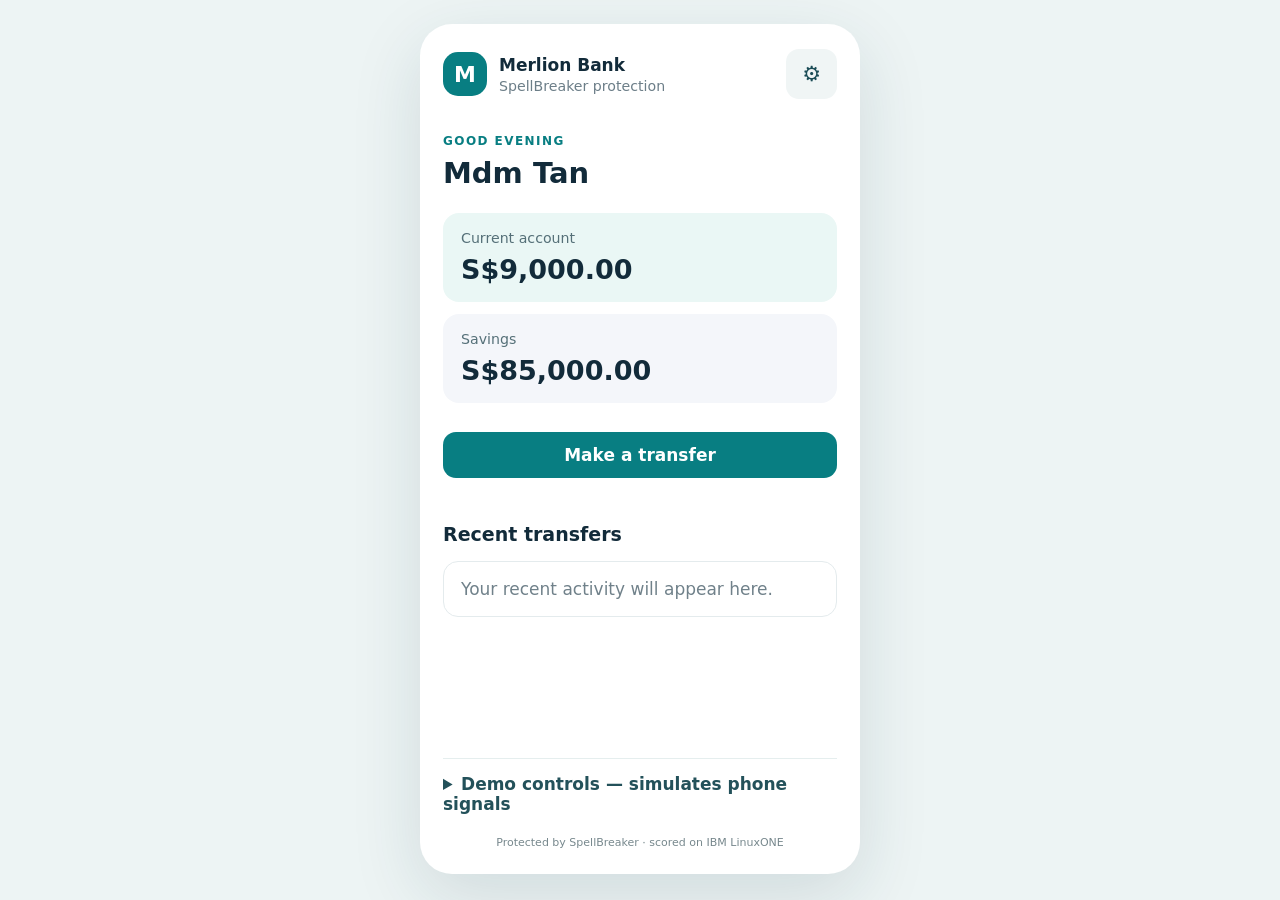
==== web/bank/index.html @ ecd87b65 "service: wire bank demo and decision dashboard" ====
<!doctype html><html><head><meta charset="utf-8"><meta name="viewport" content="width=device-width,initial-scale=1"><title>Merlion Bank · Safe transfers</title><link rel="stylesheet" href="style.css"></head><body><main class="phone"><header><div class="brand"><span class="logo">M</span><div><b>Merlion Bank</b><small>SpellBreaker protection</small></div></div><button id="gear" aria-label="Demo controls">⚙</button></header><section id="home" class="screen"><p class="eyebrow">GOOD EVENING</p><h1 id="greeting">Mdm Tan</h1><div class="balance"><small>Current account</small><strong id="current">S$9,000.00</strong></div><div class="balance secondary"><small>Savings</small><strong id="savings">S$85,000.00</strong></div><button class="primary" id="start">Make a transfer</button><h2>Recent transfers</h2><div id="recent" class="recent">Your recent activity will appear here.</div></section><section id="form" class="screen hidden"><button class="back" id="back">← Back</button><p class="eyebrow">NEW TRANSFER</p><h1>Who are you paying?</h1><label>From<select id="pot"><option value="current">Current account</option><option value="savings">Savings</option></select></label><label>Choose a saved payee or add new<select id="payeeChoice"><option value="new">+ New payee</option><option value="MB-LANDLORD">Landlord</option><option value="MB-DAUGHTER">Daughter</option><option value="MB-SP">SP Group</option><option value="MB-CONTRACTOR">Known contractor</option><option value="MB-FRIEND">Friend</option></select></label><label>Payee name<input id="name" value="Secure Govt Account"></label><label>Account number<input id="account" value="MB-778-201-9931" autocomplete="off"></label><label>Amount (S$)<input id="amount" type="number" min="1" value="20000"></label><button class="primary" id="send">Review transfer</button><p class="fine">SpellBreaker checks unusual transfers before they leave your account.</p></section><section id="result" class="screen hidden"></section><details id="controls"><summary>Demo controls — simulates phone signals</summary><p class="fine">Browsers cannot detect calls. This toggle is a demo signal only.</p><label class="toggle"><input type="checkbox" id="call" checked> On active call</label><label class="toggle"><input type="checkbox" id="link"> Recently opened flagged link</label><label>Customer<select id="customer"><option value="C-TAN">C-TAN · Mdm Tan</option><option value="C-LIM">C-LIM · Mr Lim</option><option value="C-RAJ">C-RAJ · Raj</option></select></label><div class="presets"><button data-preset="S1">Scam: fake ICA officer</button><button data-preset="S2">Rent while on call</button><button data-preset="S3">Contractor payment</button><button data-preset="S4">Investment payment #3</button><button data-preset="S5">Job task payment</button></div><button id="reset" class="quiet">Reset demo</button></details><footer>Protected by SpellBreaker · scored on IBM LinuxONE</footer></main><script src="app.js"></script></body></html>
---- web/bank/style.css ----
:root{font-family:Inter,system-ui,-apple-system,sans-serif;color:#122b3a;background:#edf4f4;font-size:17px}*{box-sizing:border-box}body{margin:0;padding:24px}.phone{max-width:440px;min-height:850px;margin:auto;background:#fff;border-radius:32px;padding:25px 23px;box-shadow:0 22px 70px #163b4922;display:flex;flex-direction:column}header,.brand{display:flex;align-items:center}header{justify-content:space-between;margin-bottom:27px}.brand{gap:12px}.logo{display:grid;place-items:center;width:44px;height:44px;border-radius:15px;background:#087e82;color:#fff;font-weight:800;font-size:22px}.brand small{display:block;color:#6c7e88;margin-top:3px}button{font:inherit;cursor:pointer;border:0;border-radius:13px;padding:13px 16px}#gear{background:#f0f5f5;font-size:21px;color:#1b4c56}.screen{flex:1}.hidden{display:none}.eyebrow{font-size:12px;letter-spacing:.12em;color:#087e82;font-weight:800;margin:8px 0}h1{font-size:29px;margin:8px 0 23px}h2{font-size:19px;margin-top:28px}.balance{background:#eaf7f5;padding:17px 18px;border-radius:16px;margin:12px 0}.balance small,.balance strong{display:block}.balance small{color:#557078}.balance strong{font-size:27px;margin-top:8px}.secondary{background:#f4f6fa}.primary{width:100%;background:#087e82;color:white;font-weight:750;margin:17px 0}.recent{padding:17px;border:1px solid #e4ebed;border-radius:15px;color:#70818a}label{display:block;font-weight:700;margin:16px 0}input,select{display:block;width:100%;padding:14px;margin-top:7px;border:1px solid #cbd8dc;border-radius:12px;font:inherit;color:#183641;background:white}.back,.quiet{background:#f0f5f5;color:#145960}.fine{font-size:13px;line-height:1.5;color:#63767e}.toggle{display:flex;align-items:center;gap:10px}.toggle input{width:auto;margin:0}details{border-top:1px solid #e5eeee;margin-top:18px;padding-top:15px}summary{cursor:pointer;font-weight:750;color:#23515a}.presets{display:grid;grid-template-columns:1fr 1fr;gap:8px}.presets button{font-size:12px;padding:10px;background:#edf6f6;color:#24565a;text-align:left}footer{text-align:center;color:#77888d;font-size:11px;padding-top:22px}.result-card{padding:20px;border-radius:18px;background:#fff3e8;border:1px solid #f2d4b5}.result-card.CRITICAL{background:#fff0ef;border-color:#f2b7b3}.result-card.LOW{background:#e8f7ef;border-color:#b4e1c5}.level{font-weight:850;letter-spacing:.1em}.reason{padding:9px 0;border-bottom:1px solid #e7eded}.actions{display:flex;gap:9px}.actions button{flex:1}.secondary-button{background:#edf2f3}
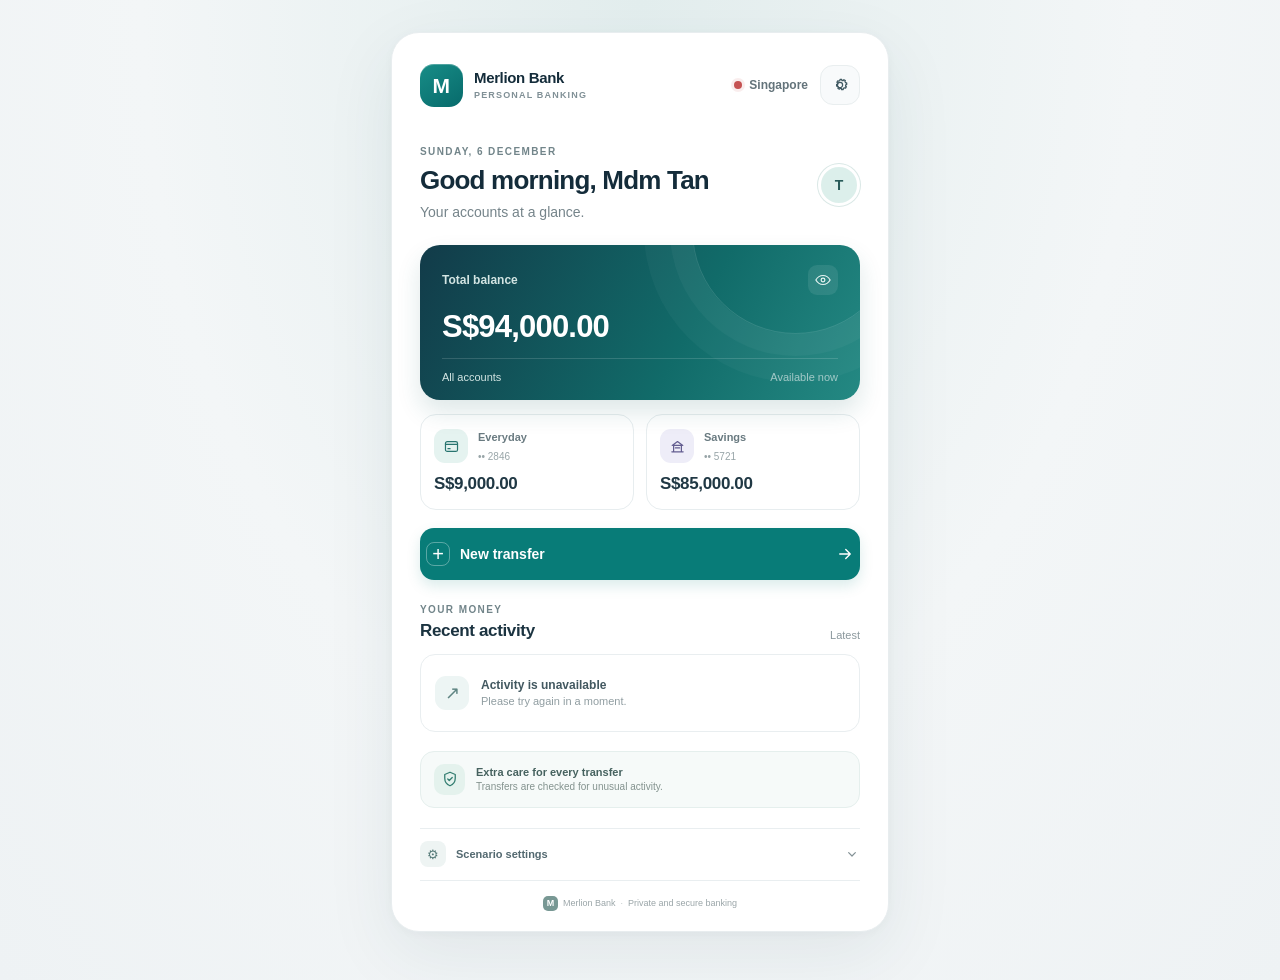
==== commit 82213b36: "polish Singapore banking interface" ====
--- a/web/bank/index.html
+++ b/web/bank/index.html
@@ -1 +1,113 @@
-<!doctype html><html><head><meta charset="utf-8"><meta name="viewport" content="width=device-width,initial-scale=1"><title>Merlion Bank · Safe transfers</title><link rel="stylesheet" href="style.css"></head><body><main class="phone"><header><div class="brand"><span class="logo">M</span><div><b>Merlion Bank</b><small>SpellBreaker protection</small></div></div><button id="gear" aria-label="Demo controls">⚙</button></header><section id="home" class="screen"><p class="eyebrow">GOOD EVENING</p><h1 id="greeting">Mdm Tan</h1><div class="balance"><small>Current account</small><strong id="current">S$9,000.00</strong></div><div class="balance secondary"><small>Savings</small><strong id="savings">S$85,000.00</strong></div><button class="primary" id="start">Make a transfer</button><h2>Recent transfers</h2><div id="recent" class="recent">Your recent activity will appear here.</div></section><section id="form" class="screen hidden"><button class="back" id="back">← Back</button><p class="eyebrow">NEW TRANSFER</p><h1>Who are you paying?</h1><label>From<select id="pot"><option value="current">Current account</option><option value="savings">Savings</option></select></label><label>Choose a saved payee or add new<select id="payeeChoice"><option value="new">+ New payee</option><option value="MB-LANDLORD">Landlord</option><option value="MB-DAUGHTER">Daughter</option><option value="MB-SP">SP Group</option><option value="MB-CONTRACTOR">Known contractor</option><option value="MB-FRIEND">Friend</option></select></label><label>Payee name<input id="name" value="Secure Govt Account"></label><label>Account number<input id="account" value="MB-778-201-9931" autocomplete="off"></label><label>Amount (S$)<input id="amount" type="number" min="1" value="20000"></label><button class="primary" id="send">Review transfer</button><p class="fine">SpellBreaker checks unusual transfers before they leave your account.</p></section><section id="result" class="screen hidden"></section><details id="controls"><summary>Demo controls — simulates phone signals</summary><p class="fine">Browsers cannot detect calls. This toggle is a demo signal only.</p><label class="toggle"><input type="checkbox" id="call" checked> On active call</label><label class="toggle"><input type="checkbox" id="link"> Recently opened flagged link</label><label>Customer<select id="customer"><option value="C-TAN">C-TAN · Mdm Tan</option><option value="C-LIM">C-LIM · Mr Lim</option><option value="C-RAJ">C-RAJ · Raj</option></select></label><div class="presets"><button data-preset="S1">Scam: fake ICA officer</button><button data-preset="S2">Rent while on call</button><button data-preset="S3">Contractor payment</button><button data-preset="S4">Investment payment #3</button><button data-preset="S5">Job task payment</button></div><button id="reset" class="quiet">Reset demo</button></details><footer>Protected by SpellBreaker · scored on IBM LinuxONE</footer></main><script src="app.js"></script></body></html>
+<!doctype html>
+<html lang="en-SG">
+<head>
+  <meta charset="utf-8">
+  <meta name="viewport" content="width=device-width, initial-scale=1">
+  <meta name="theme-color" content="#f1f5f6">
+  <title>Merlion Bank | Secure transfers</title>
+  <link rel="stylesheet" href="style.css?v=20261018-4">
+</head>
+<body>
+  <main class="bank-app" aria-label="Merlion Bank personal banking">
+    <header class="topbar">
+      <a class="brand" href="/bank/" aria-label="Merlion Bank home">
+        <span class="brand-mark" aria-hidden="true"><span>M</span></span>
+        <span class="brand-copy"><strong>Merlion Bank</strong><small>PERSONAL BANKING</small></span>
+      </a>
+      <div class="topbar-right">
+        <span class="region"><span class="region-dot" aria-hidden="true"></span>Singapore</span>
+        <button class="icon-button" id="gear" type="button" aria-label="Scenario settings" title="Scenario settings">
+          <svg viewBox="0 0 24 24" aria-hidden="true"><path d="M12 8.5a3.5 3.5 0 1 0 0 7 3.5 3.5 0 0 0 0-7Z"/><path d="m19.4 13.5 1.1.8-1.1 1.9-1.3-.5a7.8 7.8 0 0 1-1.6.9l-.2 1.4h-2.2l-.3-1.4a7.8 7.8 0 0 1-1.7-.1l-.9 1.1-1.9-1.1.5-1.3a7.8 7.8 0 0 1-.9-1.6l-1.4-.2v-2.2l1.4-.3a7.8 7.8 0 0 1 .1-1.7l-1.1-.9 1.1-1.9 1.3.5a7.8 7.8 0 0 1 1.6-.9l.2-1.4h2.2l.3 1.4a7.8 7.8 0 0 1 1.7.1l.9-1.1 1.9 1.1-.5 1.3a7.8 7.8 0 0 1 .9 1.6l1.4.2v2.2l-1.4.3a7.8 7.8 0 0 1-.1 1.7Z"/></svg>
+        </button>
+      </div>
+    </header>
+
+    <section id="home" class="screen home-screen" aria-labelledby="greeting">
+      <div class="welcome-row">
+        <div>
+          <p class="eyebrow" id="today">SUNDAY, 18 OCTOBER</p>
+          <h1 id="greeting">Good evening, Mdm Tan</h1>
+          <p class="subheading">Your accounts at a glance.</p>
+        </div>
+        <span class="profile-avatar" id="avatar" aria-hidden="true">T</span>
+      </div>
+
+      <section class="total-card" aria-label="Combined account balance">
+        <div class="total-card-top"><span>Total balance</span><button id="toggle-balance" class="balance-toggle" type="button" aria-label="Hide balances" aria-pressed="false"><svg viewBox="0 0 24 24" aria-hidden="true"><path d="M2.5 12s3.4-6 9.5-6 9.5 6 9.5 6-3.4 6-9.5 6-9.5-6-9.5-6Z"/><circle cx="12" cy="12" r="2.5"/></svg></button></div>
+        <strong class="total-value" id="total-balance">S$94,000.00</strong>
+        <div class="total-card-bottom"><span>All accounts</span><span class="balance-asof">Available now</span></div>
+      </section>
+
+      <div class="account-grid">
+        <article class="account-card">
+          <span class="account-icon current-icon" aria-hidden="true"><svg viewBox="0 0 24 24"><rect x="3.5" y="5" width="17" height="14" rx="2.5"/><path d="M3.5 9h17M7 15h3"/></svg></span>
+          <span class="account-name">Everyday</span>
+          <span class="account-number" id="current-number">•• 2846</span>
+          <strong id="current">S$9,000.00</strong>
+        </article>
+        <article class="account-card savings-card">
+          <span class="account-icon savings-icon" aria-hidden="true"><svg viewBox="0 0 24 24"><path d="M4 19.5h16M6.5 19.5v-9h11v9M4.5 10.5 12 5l7.5 5.5M9 14h6"/></svg></span>
+          <span class="account-name">Savings</span>
+          <span class="account-number" id="savings-number">•• 5721</span>
+          <strong id="savings">S$85,000.00</strong>
+        </article>
+      </div>
+
+      <button class="primary-button transfer-start" id="start" type="button"><span class="button-plus" aria-hidden="true">+</span>New transfer <svg viewBox="0 0 24 24" aria-hidden="true"><path d="M5 12h14m-6-6 6 6-6 6"/></svg></button>
+
+      <section class="activity-section" aria-labelledby="activity-title">
+        <div class="section-heading"><div><p class="eyebrow">YOUR MONEY</p><h2 id="activity-title">Recent activity</h2></div><span class="activity-period">Latest</span></div>
+        <div id="recent" class="activity-list" aria-live="polite"><div class="empty-state"><span class="empty-icon" aria-hidden="true">↗</span><div><strong>No recent transfers</strong><p>Payments you review will appear here.</p></div></div></div>
+      </section>
+
+      <aside class="protection-note"><span class="shield-icon" aria-hidden="true"><svg viewBox="0 0 24 24"><path d="M12 3 19 6v5c0 4.7-2.9 8.3-7 10-4.1-1.7-7-5.3-7-10V6l7-3Z"/><path d="m9 12 2 2 4-4"/></svg></span><span><strong>Extra care for every transfer</strong><small>Transfers are checked for unusual activity.</small></span></aside>
+    </section>
+
+    <section id="form" class="screen form-screen hidden" aria-labelledby="form-title">
+      <button class="back-button" id="back" type="button"><svg viewBox="0 0 24 24" aria-hidden="true"><path d="m15 18-6-6 6-6"/></svg><span>Accounts</span></button>
+      <div class="form-intro"><p class="eyebrow">NEW TRANSFER <span class="step-label">· DETAILS</span></p><h1 id="form-title">Where should it go?</h1><p class="subheading">Enter the recipient and payment amount.</p></div>
+      <form id="transfer-form" novalidate>
+        <label class="field-label" for="pot">Pay from</label>
+        <div class="select-wrap"><select id="pot"><option value="current">Everyday account · •• 2846</option><option value="savings">Savings account · •• 5721</option></select><span class="select-chevron" aria-hidden="true">⌄</span></div>
+
+        <div class="field-heading"><label class="field-label" for="payeeChoice">Recipient</label><span class="field-caption">Singapore</span></div>
+        <div class="select-wrap"><select id="payeeChoice"><option value="new">Add a new recipient</option><option value="MB-LANDLORD">Landlord</option><option value="MB-DAUGHTER">Daughter</option><option value="MB-SP">SP Group</option><option value="MB-CONTRACTOR">Known contractor</option><option value="MB-FRIEND">Friend</option></select><span class="select-chevron" aria-hidden="true">⌄</span></div>
+        <label class="field-label" for="name">Recipient name</label>
+        <input id="name" name="recipient-name" placeholder="Name as shown on account" autocomplete="off" required>
+        <label class="field-label" for="account">Bank account number</label>
+        <input id="account" name="account-number" placeholder="Enter account number" autocomplete="off" inputmode="text" required>
+        <label class="field-label" for="amount">Amount</label>
+        <div class="amount-wrap"><span aria-hidden="true">S$</span><input id="amount" name="amount" type="number" min="1" max="1000000" step="0.01" placeholder="0.00" inputmode="decimal" required></div>
+        <p class="field-hint">Check the recipient details before continuing.</p>
+        <p id="form-error" class="form-error" role="alert" hidden></p>
+        <button class="primary-button review-button" id="send" type="submit">Review transfer <svg viewBox="0 0 24 24" aria-hidden="true"><path d="M5 12h14m-6-6 6 6-6 6"/></svg></button>
+      </form>
+      <aside class="privacy-note"><span class="lock-icon" aria-hidden="true">▣</span><span>Your account details are checked securely before the transfer proceeds.</span></aside>
+    </section>
+
+    <section id="result" class="screen result-screen hidden" aria-live="polite"></section>
+
+    <details id="controls" class="scenario-settings">
+      <summary><span class="settings-summary-icon" aria-hidden="true">⚙</span><span>Scenario settings</span><svg class="summary-chevron" viewBox="0 0 24 24" aria-hidden="true"><path d="m7 10 5 5 5-5"/></svg></summary>
+      <div class="settings-content">
+        <p class="settings-description">Adjust the account profile and signals to explore different transfer journeys. Call status is a supplied signal; this interface cannot detect phone calls.</p>
+        <label class="settings-toggle"><span><strong>Caller reports an active call</strong><small>Supplied with this transfer</small></span><input type="checkbox" id="call"><i aria-hidden="true"></i></label>
+        <label class="settings-toggle"><span><strong>Recently opened a flagged link</strong><small>Threat-intelligence signal</small></span><input type="checkbox" id="link"><i aria-hidden="true"></i></label>
+        <label class="field-label" for="customer">Account profile</label>
+        <div class="select-wrap"><select id="customer"><option value="C-TAN">Mdm Tan · Everyday account</option><option value="C-LIM">Mr Lim · Everyday account</option><option value="C-RAJ">Raj · Everyday account</option></select><span class="select-chevron" aria-hidden="true">⌄</span></div>
+        <div class="preset-heading"><span>Load a scenario</span><span>5 available</span></div>
+        <div class="presets">
+          <button type="button" data-preset="S1"><span class="preset-icon danger">!</span><span>Government impersonation</span><svg viewBox="0 0 24 24" aria-hidden="true"><path d="m9 18 6-6-6-6"/></svg></button>
+          <button type="button" data-preset="S2"><span class="preset-icon safe">↗</span><span>Rent payment</span><svg viewBox="0 0 24 24" aria-hidden="true"><path d="m9 18 6-6-6-6"/></svg></button>
+          <button type="button" data-preset="S3"><span class="preset-icon neutral">↗</span><span>Contractor invoice</span><svg viewBox="0 0 24 24" aria-hidden="true"><path d="m9 18 6-6-6-6"/></svg></button>
+          <button type="button" data-preset="S4"><span class="preset-icon warning">↗</span><span>Investment opportunity</span><svg viewBox="0 0 24 24" aria-hidden="true"><path d="m9 18 6-6-6-6"/></svg></button>
+          <button type="button" data-preset="S5"><span class="preset-icon warning">↗</span><span>Task-based job offer</span><svg viewBox="0 0 24 24" aria-hidden="true"><path d="m9 18 6-6-6-6"/></svg></button>
+        </div>
+        <button id="reset" type="button" class="reset-button">Reset activity</button>
+      </div>
+    </details>
+    <footer class="app-footer"><span class="footer-mark">M</span> Merlion Bank <span class="footer-separator">·</span> Private and secure banking</footer>
+  </main>
+  <script src="app.js?v=20261018-4"></script>
+</body>
+</html>
--- a/web/bank/style.css
+++ b/web/bank/style.css
@@ -1 +1,206 @@
-:root{font-family:Inter,system-ui,-apple-system,sans-serif;color:#122b3a;background:#edf4f4;font-size:17px}*{box-sizing:border-box}body{margin:0;padding:24px}.phone{max-width:440px;min-height:850px;margin:auto;background:#fff;border-radius:32px;padding:25px 23px;box-shadow:0 22px 70px #163b4922;display:flex;flex-direction:column}header,.brand{display:flex;align-items:center}header{justify-content:space-between;margin-bottom:27px}.brand{gap:12px}.logo{display:grid;place-items:center;width:44px;height:44px;border-radius:15px;background:#087e82;color:#fff;font-weight:800;font-size:22px}.brand small{display:block;color:#6c7e88;margin-top:3px}button{font:inherit;cursor:pointer;border:0;border-radius:13px;padding:13px 16px}#gear{background:#f0f5f5;font-size:21px;color:#1b4c56}.screen{flex:1}.hidden{display:none}.eyebrow{font-size:12px;letter-spacing:.12em;color:#087e82;font-weight:800;margin:8px 0}h1{font-size:29px;margin:8px 0 23px}h2{font-size:19px;margin-top:28px}.balance{background:#eaf7f5;padding:17px 18px;border-radius:16px;margin:12px 0}.balance small,.balance strong{display:block}.balance small{color:#557078}.balance strong{font-size:27px;margin-top:8px}.secondary{background:#f4f6fa}.primary{width:100%;background:#087e82;color:white;font-weight:750;margin:17px 0}.recent{padding:17px;border:1px solid #e4ebed;border-radius:15px;color:#70818a}label{display:block;font-weight:700;margin:16px 0}input,select{display:block;width:100%;padding:14px;margin-top:7px;border:1px solid #cbd8dc;border-radius:12px;font:inherit;color:#183641;background:white}.back,.quiet{background:#f0f5f5;color:#145960}.fine{font-size:13px;line-height:1.5;color:#63767e}.toggle{display:flex;align-items:center;gap:10px}.toggle input{width:auto;margin:0}details{border-top:1px solid #e5eeee;margin-top:18px;padding-top:15px}summary{cursor:pointer;font-weight:750;color:#23515a}.presets{display:grid;grid-template-columns:1fr 1fr;gap:8px}.presets button{font-size:12px;padding:10px;background:#edf6f6;color:#24565a;text-align:left}footer{text-align:center;color:#77888d;font-size:11px;padding-top:22px}.result-card{padding:20px;border-radius:18px;background:#fff3e8;border:1px solid #f2d4b5}.result-card.CRITICAL{background:#fff0ef;border-color:#f2b7b3}.result-card.LOW{background:#e8f7ef;border-color:#b4e1c5}.level{font-weight:850;letter-spacing:.1em}.reason{padding:9px 0;border-bottom:1px solid #e7eded}.actions{display:flex;gap:9px}.actions button{flex:1}.secondary-button{background:#edf2f3}
+:root {
+  color-scheme: light;
+  font-family: "DM Sans", Inter, -apple-system, BlinkMacSystemFont, "Segoe UI", sans-serif;
+  color: #142c3a;
+  background: #eef3f4;
+  font-size: 16px;
+  font-synthesis: none;
+  text-rendering: optimizeLegibility;
+  --ink: #142c3a;
+  --muted: #73828a;
+  --teal: #087c78;
+  --teal-dark: #076c69;
+  --line: #e6ecee;
+  --paper: #ffffff;
+}
+
+* { box-sizing: border-box; }
+body { margin: 0; padding: 32px 16px 48px; background: radial-gradient(ellipse at top, #e3eeee 0, #f3f6f7 55%, #eef2f4 100%); }
+button, input, select { font: inherit; }
+button { cursor: pointer; }
+button:focus-visible, a:focus-visible, input:focus-visible, select:focus-visible, summary:focus-visible { outline: 3px solid #52aaa4; outline-offset: 3px; }
+.bank-app { width: min(100%, 498px); min-height: min(920px, calc(100vh - 64px)); margin: 0 auto; padding: 25px 28px 20px; border: 1px solid #e8edef; border-radius: 28px; background: var(--paper); box-shadow: 0 22px 70px #193b4b14, 0 2px 10px #193b4b08; display: flex; flex-direction: column; }
+.topbar { min-height: 54px; display: flex; justify-content: space-between; align-items: center; gap: 12px; margin-bottom: 34px; }
+.brand { color: inherit; display: inline-flex; align-items: center; gap: 11px; text-decoration: none; }
+.brand-mark { width: 43px; height: 43px; display: grid; place-items: center; border-radius: 14px; color: #fff; background: linear-gradient(145deg, #188d87, #076a6b); box-shadow: inset 0 1px 0 #ffffff40; }
+.brand-mark span { font: 800 21px/1 "Manrope", sans-serif; letter-spacing: -.08em; transform: translateX(-1px); }
+.brand-copy { display: grid; gap: 3px; }
+.brand-copy strong { font: 800 15px/1.1 "Manrope", sans-serif; letter-spacing: -.35px; }
+.brand-copy small { color: #809096; font-size: 9px; font-weight: 700; letter-spacing: .13em; }
+.topbar-right { display: flex; align-items: center; gap: 12px; }
+.region { display: inline-flex; align-items: center; gap: 7px; color: #63737a; font-size: 12px; font-weight: 600; white-space: nowrap; }
+.region-dot { width: 8px; height: 8px; border-radius: 50%; background: #c55252; box-shadow: 0 0 0 3px #c552521a; }
+.icon-button { width: 40px; height: 40px; display: grid; place-items: center; padding: 0; border: 1px solid #e9eeef; border-radius: 13px; color: #405962; background: #f8fafb; transition: background .18s ease, border-color .18s ease; }
+.icon-button:hover { background: #edf5f4; border-color: #cfe2df; }
+.icon-button svg { width: 18px; fill: none; stroke: currentColor; stroke-width: 1.7; stroke-linecap: round; stroke-linejoin: round; }
+.screen { flex: 1; }
+.hidden { display: none !important; }
+.welcome-row { display: flex; justify-content: space-between; align-items: center; gap: 12px; margin-bottom: 22px; }
+.eyebrow { margin: 0 0 8px; color: #72858a; font-size: 10px; font-weight: 800; letter-spacing: .14em; }
+h1, h2, p { margin-top: 0; }
+h1 { margin-bottom: 6px; color: var(--ink); font: 800 26px/1.2 "Manrope", sans-serif; letter-spacing: -.8px; }
+.subheading { margin: 0; color: #75848a; font-size: 14px; line-height: 1.5; }
+.profile-avatar { width: 42px; height: 42px; display: grid; place-items: center; flex: 0 0 auto; border: 3px solid #fff; border-radius: 50%; color: #285b59; background: #dcefeb; box-shadow: 0 0 0 1px #dae8e6; font: 800 14px "Manrope", sans-serif; }
+.total-card { position: relative; overflow: hidden; min-height: 155px; display: flex; flex-direction: column; justify-content: space-between; padding: 20px 22px 17px; border-radius: 20px; color: #fff; background: linear-gradient(118deg, #123b49 0%, #116b69 60%, #248983 100%); box-shadow: 0 12px 24px #155d5c24; }
+.total-card::after { content: ""; position: absolute; width: 205px; height: 205px; top: -118px; right: -39px; border: 1px solid #ffffff20; border-radius: 50%; box-shadow: 0 0 0 22px #ffffff09, 0 0 0 48px #ffffff08; pointer-events: none; }
+.total-card-top, .total-card-bottom { position: relative; z-index: 1; display: flex; align-items: center; justify-content: space-between; }
+.total-card-top > span { color: #d3e5e3; font-size: 12px; font-weight: 600; }
+.balance-toggle { display: grid; place-items: center; width: 30px; height: 30px; padding: 0; border: 0; border-radius: 9px; color: #e5f3f1; background: #ffffff16; }
+.balance-toggle:hover { background: #ffffff2a; }
+.balance-toggle svg { width: 18px; fill: none; stroke: currentColor; stroke-width: 1.6; stroke-linecap: round; stroke-linejoin: round; }
+.total-value { position: relative; z-index: 1; font: 700 31px/1.2 "Manrope", sans-serif; letter-spacing: -.8px; }
+.total-card-bottom { padding-top: 12px; border-top: 1px solid #ffffff25; color: #d3e5e3; font-size: 11px; }
+.balance-asof { color: #d3e5e3b8; }
+.account-grid { display: grid; grid-template-columns: 1fr 1fr; gap: 12px; margin-top: 14px; }
+.account-card { min-width: 0; display: grid; grid-template-columns: 35px 1fr; grid-template-rows: auto auto auto; align-items: center; column-gap: 9px; row-gap: 5px; padding: 14px 13px 15px; border: 1px solid #e7edef; border-radius: 16px; background: #fff; }
+.account-icon { grid-row: 1 / span 2; width: 34px; height: 34px; display: grid; place-items: center; border-radius: 11px; }
+.account-icon svg { width: 17px; fill: none; stroke: currentColor; stroke-width: 1.7; stroke-linecap: round; stroke-linejoin: round; }
+.current-icon { color: #28746f; background: #e5f3f0; }
+.savings-icon { color: #635d90; background: #eeedf8; }
+.account-name { overflow: hidden; color: #697a80; font-size: 11px; font-weight: 600; text-overflow: ellipsis; white-space: nowrap; }
+.account-number { grid-column: 2; grid-row: 2; color: #98a5a8; font-size: 10px; }
+.account-card > strong { grid-column: 1 / -1; margin-top: 5px; color: #203844; font: 700 17px/1.25 "Manrope", sans-serif; letter-spacing: -.35px; white-space: nowrap; }
+.primary-button { min-height: 52px; display: flex; align-items: center; justify-content: center; gap: 10px; border: 0; border-radius: 14px; color: #fff; background: var(--teal); box-shadow: 0 6px 14px #087c7825; font-size: 14px; font-weight: 700; transition: background .15s ease, transform .15s ease, box-shadow .15s ease; }
+.primary-button:hover { background: var(--teal-dark); box-shadow: 0 8px 18px #087c7833; transform: translateY(-1px); }
+.primary-button:disabled { cursor: progress; opacity: .72; transform: none; }
+.transfer-start { width: 100%; margin: 18px 0 24px; }
+.transfer-start > svg, .review-button > svg { width: 18px; margin-left: auto; fill: none; stroke: currentColor; stroke-width: 1.8; stroke-linecap: round; stroke-linejoin: round; }
+.button-plus { width: 24px; height: 24px; display: grid; place-items: center; border: 1px solid #ffffff55; border-radius: 8px; font-size: 20px; font-weight: 400; line-height: 1; }
+.activity-section { margin-top: 3px; }
+.section-heading { display: flex; align-items: end; justify-content: space-between; margin-bottom: 11px; }
+.section-heading .eyebrow { margin-bottom: 5px; }
+h2 { margin: 0; color: #1b3340; font: 750 17px/1.3 "Manrope", sans-serif; letter-spacing: -.35px; }
+.activity-period { padding-bottom: 2px; color: #8b989d; font-size: 11px; }
+.activity-list { min-height: 76px; overflow: hidden; border: 1px solid #e9eef0; border-radius: 15px; }
+.empty-state { min-height: 76px; display: flex; align-items: center; gap: 12px; padding: 14px; }
+.empty-icon { width: 34px; height: 34px; display: grid; place-items: center; flex: 0 0 auto; border-radius: 11px; color: #5f8583; background: #edf5f4; font-size: 18px; }
+.empty-state strong { display: block; color: #425860; font-size: 12px; }
+.empty-state p { margin: 3px 0 0; color: #909da1; font-size: 11px; }
+.activity-item { min-height: 68px; display: grid; grid-template-columns: 36px minmax(0, 1fr) auto; align-items: center; gap: 10px; padding: 11px 13px; border-bottom: 1px solid #edf1f2; }
+.activity-item:last-child { border-bottom: 0; }
+.activity-icon { width: 34px; height: 34px; display: grid; place-items: center; border-radius: 11px; color: #557572; background: #eef5f3; }
+.activity-details { min-width: 0; }
+.activity-details strong { display: block; overflow: hidden; color: #304952; font-size: 12px; text-overflow: ellipsis; white-space: nowrap; }
+.activity-details small { display: block; margin-top: 3px; color: #8a989c; font-size: 10px; }
+.activity-amount { text-align: right; }
+.activity-amount strong { display: block; color: #334b53; font-size: 12px; font-weight: 700; white-space: nowrap; }
+.activity-amount small { display: block; margin-top: 3px; color: #8a989c; font-size: 10px; text-transform: capitalize; }
+.protection-note { display: flex; align-items: center; gap: 11px; margin-top: 19px; padding: 12px 13px; border: 1px solid #e5efed; border-radius: 14px; background: #f6faf9; }
+.shield-icon { width: 31px; height: 31px; display: grid; place-items: center; flex: 0 0 auto; border-radius: 10px; color: #327d70; background: #e4f2ed; }
+.shield-icon svg { width: 18px; fill: none; stroke: currentColor; stroke-width: 1.7; stroke-linecap: round; stroke-linejoin: round; }
+.protection-note strong, .protection-note small { display: block; }
+.protection-note strong { color: #46625f; font-size: 11px; }
+.protection-note small { margin-top: 3px; color: #84938f; font-size: 10px; }
+
+.form-screen { padding-top: 0; }
+.back-button { display: inline-flex; align-items: center; gap: 5px; margin: 0 0 26px -8px; padding: 7px 8px; border: 0; color: #4e676e; background: transparent; font-size: 12px; font-weight: 600; }
+.back-button:hover { color: var(--teal); }
+.back-button svg { width: 17px; fill: none; stroke: currentColor; stroke-width: 2; stroke-linecap: round; stroke-linejoin: round; }
+.form-intro { margin-bottom: 24px; }
+.form-intro h1 { margin-bottom: 7px; }
+.step-label { color: #99a5a8; font-weight: 600; }
+.field-label { display: block; margin: 17px 0 7px; color: #364d56; font-size: 12px; font-weight: 700; }
+.field-heading { display: flex; align-items: center; justify-content: space-between; margin-top: 15px; }
+.field-heading .field-label { margin-top: 0; }
+.field-caption { padding-bottom: 7px; color: #89979b; font-size: 10px; }
+input, select { width: 100%; min-height: 48px; padding: 12px 14px; border: 1px solid #dce5e7; border-radius: 12px; color: #263f48; background: #fff; font-size: 13px; transition: border-color .15s ease, box-shadow .15s ease; }
+input::placeholder { color: #a1adb0; }
+input:focus, select:focus { border-color: #57a39c; outline: 0; box-shadow: 0 0 0 3px #4fa49a1a; }
+input[readonly] { color: #60747a; background: #f7f9fa; }
+.select-wrap { position: relative; }
+.select-wrap select { appearance: none; padding-right: 40px; }
+.select-chevron { position: absolute; top: 50%; right: 16px; color: #77888d; font-size: 18px; pointer-events: none; transform: translateY(-56%); }
+.amount-wrap { position: relative; }
+.amount-wrap > span { position: absolute; z-index: 1; top: 50%; left: 14px; color: #566d74; font-size: 13px; font-weight: 700; transform: translateY(-50%); }
+.amount-wrap input { padding-left: 47px; font-size: 15px; font-weight: 650; }
+.field-hint { margin: 8px 0 0; color: #89969a; font-size: 10px; }
+.form-error { margin: 11px 0 0; color: #a23432; font-size: 12px; line-height: 1.45; }
+.review-button { width: 100%; margin-top: 22px; padding: 0 17px; }
+.privacy-note { display: flex; align-items: flex-start; gap: 8px; margin-top: 17px; padding: 12px; border-radius: 12px; color: #748489; background: #f6f8f9; font-size: 10px; line-height: 1.5; }
+.lock-icon { color: #56807a; font-size: 13px; }
+
+.result-screen { display: flex; align-items: flex-start; }
+.result-card { width: 100%; padding: 22px; border: 1px solid #e8e1d8; border-radius: 19px; background: #fffaf3; }
+.result-card.LOW { border-color: #d3e8da; background: #f5faf6; }
+.result-card.MEDIUM { border-color: #f0dfb9; background: #fffbf1; }
+.result-card.HIGH { border-color: #f0d4a8; background: #fff9ef; }
+.result-card.CRITICAL { border-color: #edc9c5; background: #fff6f4; }
+.result-status { display: inline-flex; align-items: center; gap: 7px; margin: 0 0 15px; padding: 7px 10px; border-radius: 8px; color: #53696b; background: #eaf0ef; font-size: 9px; font-weight: 800; letter-spacing: .1em; }
+.LOW .result-status { color: #34735d; background: #e4f3e9; }
+.MEDIUM .result-status, .HIGH .result-status { color: #8b6824; background: #f9efd9; }
+.CRITICAL .result-status { color: #a0403c; background: #fae6e3; }
+.result-card h1 { margin: 0 0 10px; font-size: 23px; line-height: 1.3; }
+.result-description { margin: 0; color: #5e7075; font-size: 13px; line-height: 1.6; }
+.transfer-summary { display: flex; align-items: center; justify-content: space-between; gap: 14px; margin: 19px 0; padding: 14px 0; border-top: 1px solid #e7e5df; border-bottom: 1px solid #e7e5df; }
+.transfer-summary span, .transfer-summary strong { display: block; }
+.transfer-summary small { display: block; margin-bottom: 4px; color: #849196; font-size: 10px; }
+.transfer-summary strong { max-width: 235px; overflow: hidden; color: #354d55; font-size: 12px; text-overflow: ellipsis; white-space: nowrap; }
+.transfer-summary .summary-amount { color: #1c343d; font: 750 16px "Manrope", sans-serif; white-space: nowrap; }
+.result-question { margin: 0 0 15px; color: #425961; font-size: 12px; font-weight: 600; line-height: 1.55; }
+.result-reasons { margin: 15px 0; border-top: 1px solid #e8e5df; border-bottom: 1px solid #e8e5df; }
+.result-reasons summary { padding: 13px 0; color: #486168; cursor: pointer; font-size: 11px; font-weight: 700; list-style-position: inside; }
+.reason { padding: 8px 0; border-top: 1px solid #ece9e3; color: #65767a; font-size: 11px; line-height: 1.45; }
+.hold-timer { margin: 17px 0; color: #8b6424; font: 700 29px "Manrope", sans-serif; letter-spacing: 1px; }
+.trusted-contact { margin: 10px 0; padding: 11px 12px; border-radius: 11px; color: #765d31; background: #f9f0df; font-size: 11px; line-height: 1.5; }
+.stop-guidance { margin: 14px 0 0; color: #718087; font-size: 10px; line-height: 1.5; }
+.result-actions { display: grid; gap: 9px; margin-top: 18px; }
+.result-actions button { min-height: 47px; padding: 11px 14px; border: 1px solid #d7e2e3; border-radius: 12px; color: #2f4c55; background: #fff; font-size: 12px; font-weight: 700; }
+.result-actions button:hover { border-color: #94bbb7; background: #f7fbfa; }
+.result-actions .continue-button { color: #fff; border-color: var(--teal); background: var(--teal); }
+.result-actions .continue-button:hover { background: var(--teal-dark); }
+.result-actions .done-button { color: #fff; border-color: var(--teal); background: var(--teal); }
+
+.scenario-settings { margin-top: 20px; border-top: 1px solid #e9eef0; border-bottom: 1px solid #e9eef0; }
+.scenario-settings > summary { min-height: 51px; display: flex; align-items: center; gap: 10px; color: #536970; cursor: pointer; font-size: 11px; font-weight: 700; list-style: none; }
+.scenario-settings > summary::-webkit-details-marker { display: none; }
+.settings-summary-icon { width: 26px; height: 26px; display: grid; place-items: center; border-radius: 8px; color: #557a78; background: #eef4f3; font-size: 13px; }
+.summary-chevron { width: 16px; margin-left: auto; fill: none; stroke: #839195; stroke-width: 1.8; stroke-linecap: round; stroke-linejoin: round; transition: transform .18s ease; }
+.scenario-settings[open] .summary-chevron { transform: rotate(180deg); }
+.settings-content { padding: 1px 0 16px; }
+.settings-description { margin: 0 0 13px; color: #879498; font-size: 10px; line-height: 1.5; }
+.settings-toggle { min-height: 48px; display: flex; align-items: center; justify-content: space-between; gap: 12px; margin: 0; padding: 9px 0; border-top: 1px solid #eff2f3; cursor: pointer; }
+.settings-toggle strong, .settings-toggle small { display: block; }
+.settings-toggle strong { color: #4c6269; font-size: 10px; }
+.settings-toggle small { margin-top: 3px; color: #95a1a4; font-size: 9px; }
+.settings-toggle input { position: absolute; width: 1px; height: 1px; opacity: 0; }
+.settings-toggle i { position: relative; width: 35px; height: 20px; flex: 0 0 auto; border-radius: 12px; background: #d8e0e1; transition: background .15s ease; }
+.settings-toggle i::after { content: ""; position: absolute; top: 3px; left: 3px; width: 14px; height: 14px; border-radius: 50%; background: #fff; box-shadow: 0 1px 3px #122b3a2b; transition: transform .15s ease; }
+.settings-toggle input:checked + i { background: #25857e; }
+.settings-toggle input:checked + i::after { transform: translateX(15px); }
+.settings-toggle input:focus-visible + i { outline: 3px solid #52aaa4; outline-offset: 3px; }
+.scenario-settings .field-label { margin-top: 12px; }
+.preset-heading { display: flex; justify-content: space-between; margin: 17px 0 7px; color: #51676d; font-size: 10px; font-weight: 700; }
+.preset-heading span:last-child { color: #97a2a5; font-size: 9px; font-weight: 500; }
+.presets { display: grid; gap: 5px; }
+.presets button { min-height: 39px; display: grid; grid-template-columns: 25px minmax(0, 1fr) 15px; align-items: center; gap: 8px; padding: 5px 8px; border: 1px solid transparent; border-radius: 10px; color: #52686e; background: #fafcfc; text-align: left; font-size: 10px; font-weight: 600; }
+.presets button:hover { border-color: #dce9e7; background: #f4f9f8; }
+.presets button > svg { width: 13px; fill: none; stroke: #9aa7a9; stroke-width: 1.8; stroke-linecap: round; stroke-linejoin: round; }
+.preset-icon { width: 23px; height: 23px; display: grid; place-items: center; border-radius: 7px; font-size: 11px; font-weight: 800; }
+.preset-icon.danger { color: #a94a43; background: #f9e8e5; }
+.preset-icon.safe { color: #3f806a; background: #e9f4eb; }
+.preset-icon.neutral { color: #647c81; background: #edf2f3; }
+.preset-icon.warning { color: #9a762b; background: #f8f0dc; }
+.reset-button { margin-top: 12px; padding: 7px 0; border: 0; color: #8a6762; background: transparent; font-size: 10px; font-weight: 700; }
+.reset-button:hover { color: #a3413b; }
+.app-footer { display: flex; justify-content: center; align-items: center; gap: 5px; padding-top: 15px; color: #9aa5a8; font-size: 9px; }
+.footer-mark { display: grid; place-items: center; width: 15px; height: 15px; border-radius: 5px; color: #fff; background: #789894; font: 700 9px "Manrope", sans-serif; }
+.footer-separator { color: #c1c9ca; }
+
+@media (max-width: 480px) {
+  body { padding: 0; background: #fff; }
+  .bank-app { min-height: 100svh; width: 100%; padding: 18px 20px max(18px, env(safe-area-inset-bottom)); border: 0; border-radius: 0; box-shadow: none; }
+  .topbar { margin-bottom: 27px; }
+  h1 { font-size: 24px; }
+  .total-card { min-height: 148px; }
+  .account-grid { gap: 9px; }
+  .account-card { padding: 12px 10px 13px; grid-template-columns: 31px 1fr; column-gap: 7px; }
+  .account-icon { width: 30px; height: 30px; }
+  .account-card > strong { font-size: 15px; }
+}
+@media (max-width: 360px) {
+  .bank-app { padding-right: 15px; padding-left: 15px; }
+  .region { font-size: 10px; }
+  .account-name { font-size: 10px; }
+  .account-card > strong { font-size: 14px; }
+}
+@media (prefers-reduced-motion: reduce) { *, *::before, *::after { scroll-behavior: auto !important; transition-duration: .01ms !important; animation-duration: .01ms !important; } }
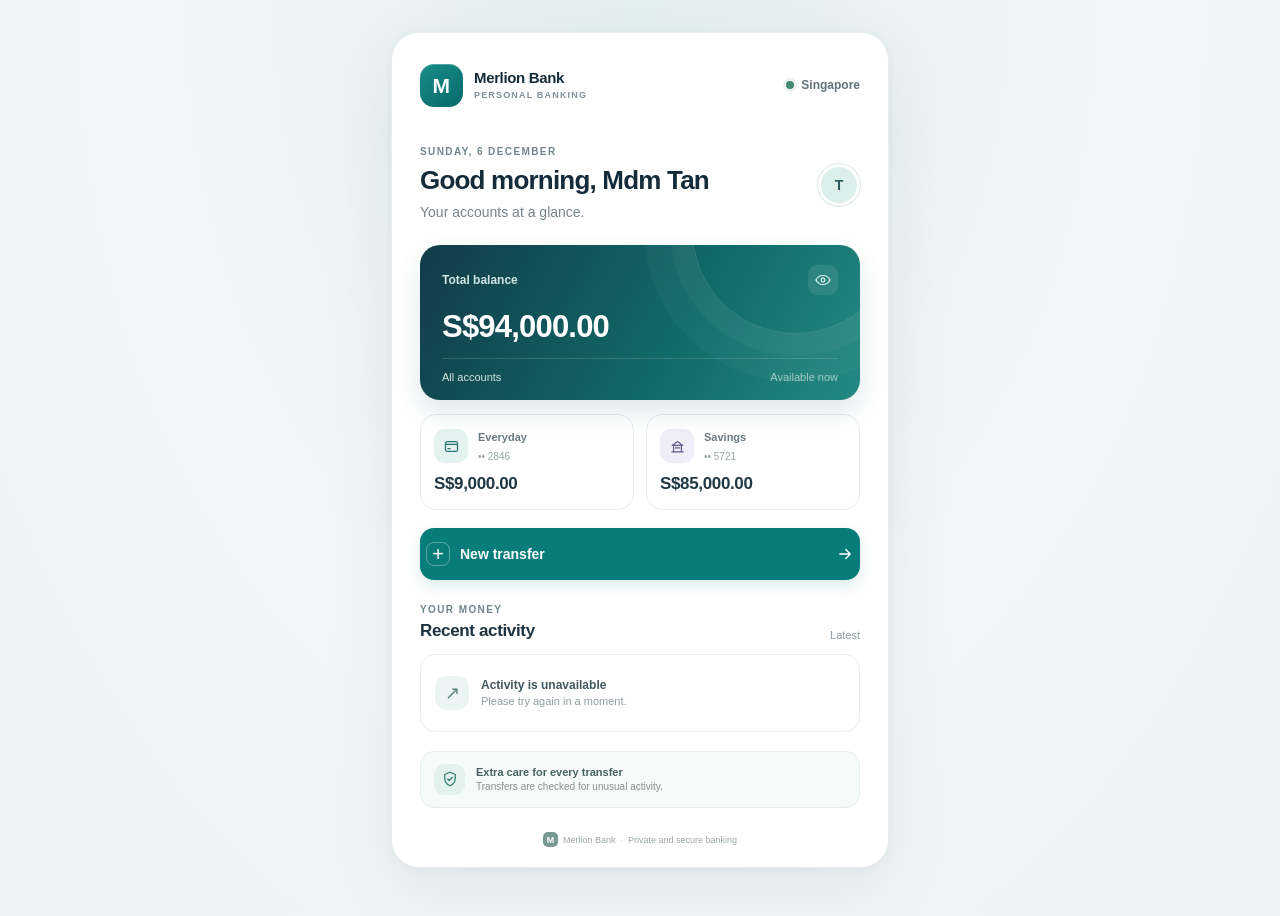
==== commit cf13ee98: "ui: remove scenario controls and add demo script" ====
--- a/web/bank/index.html
+++ b/web/bank/index.html
@@ -5,7 +5,7 @@
   <meta name="viewport" content="width=device-width, initial-scale=1">
   <meta name="theme-color" content="#f1f5f6">
   <title>Merlion Bank | Secure transfers</title>
-  <link rel="stylesheet" href="style.css?v=20261018-4">
+  <link rel="stylesheet" href="style.css?v=20261018-5">
 </head>
 <body>
   <main class="bank-app" aria-label="Merlion Bank personal banking">
@@ -16,9 +16,6 @@
       </a>
       <div class="topbar-right">
         <span class="region"><span class="region-dot" aria-hidden="true"></span>Singapore</span>
-        <button class="icon-button" id="gear" type="button" aria-label="Scenario settings" title="Scenario settings">
-          <svg viewBox="0 0 24 24" aria-hidden="true"><path d="M12 8.5a3.5 3.5 0 1 0 0 7 3.5 3.5 0 0 0 0-7Z"/><path d="m19.4 13.5 1.1.8-1.1 1.9-1.3-.5a7.8 7.8 0 0 1-1.6.9l-.2 1.4h-2.2l-.3-1.4a7.8 7.8 0 0 1-1.7-.1l-.9 1.1-1.9-1.1.5-1.3a7.8 7.8 0 0 1-.9-1.6l-1.4-.2v-2.2l1.4-.3a7.8 7.8 0 0 1 .1-1.7l-1.1-.9 1.1-1.9 1.3.5a7.8 7.8 0 0 1 1.6-.9l.2-1.4h2.2l.3 1.4a7.8 7.8 0 0 1 1.7.1l.9-1.1 1.9 1.1-.5 1.3a7.8 7.8 0 0 1 .9 1.6l1.4.2v2.2l-1.4.3a7.8 7.8 0 0 1-.1 1.7Z"/></svg>
-        </button>
       </div>
     </header>
 
@@ -78,7 +75,7 @@
         <input id="account" name="account-number" placeholder="Enter account number" autocomplete="off" inputmode="text" required>
         <label class="field-label" for="amount">Amount</label>
         <div class="amount-wrap"><span aria-hidden="true">S$</span><input id="amount" name="amount" type="number" min="1" max="1000000" step="0.01" placeholder="0.00" inputmode="decimal" required></div>
-        <p class="field-hint">Check the recipient details before continuing.</p>
+        <p id="amount-hint" class="field-hint">Available in this account: S$0.00</p>
         <p id="form-error" class="form-error" role="alert" hidden></p>
         <button class="primary-button review-button" id="send" type="submit">Review transfer <svg viewBox="0 0 24 24" aria-hidden="true"><path d="M5 12h14m-6-6 6 6-6 6"/></svg></button>
       </form>
@@ -87,27 +84,8 @@
 
     <section id="result" class="screen result-screen hidden" aria-live="polite"></section>
 
-    <details id="controls" class="scenario-settings">
-      <summary><span class="settings-summary-icon" aria-hidden="true">⚙</span><span>Scenario settings</span><svg class="summary-chevron" viewBox="0 0 24 24" aria-hidden="true"><path d="m7 10 5 5 5-5"/></svg></summary>
-      <div class="settings-content">
-        <p class="settings-description">Adjust the account profile and signals to explore different transfer journeys. Call status is a supplied signal; this interface cannot detect phone calls.</p>
-        <label class="settings-toggle"><span><strong>Caller reports an active call</strong><small>Supplied with this transfer</small></span><input type="checkbox" id="call"><i aria-hidden="true"></i></label>
-        <label class="settings-toggle"><span><strong>Recently opened a flagged link</strong><small>Threat-intelligence signal</small></span><input type="checkbox" id="link"><i aria-hidden="true"></i></label>
-        <label class="field-label" for="customer">Account profile</label>
-        <div class="select-wrap"><select id="customer"><option value="C-TAN">Mdm Tan · Everyday account</option><option value="C-LIM">Mr Lim · Everyday account</option><option value="C-RAJ">Raj · Everyday account</option></select><span class="select-chevron" aria-hidden="true">⌄</span></div>
-        <div class="preset-heading"><span>Load a scenario</span><span>5 available</span></div>
-        <div class="presets">
-          <button type="button" data-preset="S1"><span class="preset-icon danger">!</span><span>Government impersonation</span><svg viewBox="0 0 24 24" aria-hidden="true"><path d="m9 18 6-6-6-6"/></svg></button>
-          <button type="button" data-preset="S2"><span class="preset-icon safe">↗</span><span>Rent payment</span><svg viewBox="0 0 24 24" aria-hidden="true"><path d="m9 18 6-6-6-6"/></svg></button>
-          <button type="button" data-preset="S3"><span class="preset-icon neutral">↗</span><span>Contractor invoice</span><svg viewBox="0 0 24 24" aria-hidden="true"><path d="m9 18 6-6-6-6"/></svg></button>
-          <button type="button" data-preset="S4"><span class="preset-icon warning">↗</span><span>Investment opportunity</span><svg viewBox="0 0 24 24" aria-hidden="true"><path d="m9 18 6-6-6-6"/></svg></button>
-          <button type="button" data-preset="S5"><span class="preset-icon warning">↗</span><span>Task-based job offer</span><svg viewBox="0 0 24 24" aria-hidden="true"><path d="m9 18 6-6-6-6"/></svg></button>
-        </div>
-        <button id="reset" type="button" class="reset-button">Reset activity</button>
-      </div>
-    </details>
     <footer class="app-footer"><span class="footer-mark">M</span> Merlion Bank <span class="footer-separator">·</span> Private and secure banking</footer>
   </main>
-  <script src="app.js?v=20261018-4"></script>
+  <script src="app.js?v=20261018-9"></script>
 </body>
 </html>
--- a/web/bank/style.css
+++ b/web/bank/style.css
@@ -29,10 +29,7 @@
 .brand-copy small { color: #809096; font-size: 9px; font-weight: 700; letter-spacing: .13em; }
 .topbar-right { display: flex; align-items: center; gap: 12px; }
 .region { display: inline-flex; align-items: center; gap: 7px; color: #63737a; font-size: 12px; font-weight: 600; white-space: nowrap; }
-.region-dot { width: 8px; height: 8px; border-radius: 50%; background: #c55252; box-shadow: 0 0 0 3px #c552521a; }
-.icon-button { width: 40px; height: 40px; display: grid; place-items: center; padding: 0; border: 1px solid #e9eeef; border-radius: 13px; color: #405962; background: #f8fafb; transition: background .18s ease, border-color .18s ease; }
-.icon-button:hover { background: #edf5f4; border-color: #cfe2df; }
-.icon-button svg { width: 18px; fill: none; stroke: currentColor; stroke-width: 1.7; stroke-linecap: round; stroke-linejoin: round; }
+.region-dot { width: 8px; height: 8px; border-radius: 50%; background: #438a74; box-shadow: 0 0 0 3px #438a741a; }
 .screen { flex: 1; }
 .hidden { display: none !important; }
 .welcome-row { display: flex; justify-content: space-between; align-items: center; gap: 12px; margin-bottom: 22px; }
@@ -131,6 +128,8 @@
 .CRITICAL .result-status { color: #a0403c; background: #fae6e3; }
 .result-card h1 { margin: 0 0 10px; font-size: 23px; line-height: 1.3; }
 .result-description { margin: 0; color: #5e7075; font-size: 13px; line-height: 1.6; }
+.decision-reference { margin: 9px 0 0; color: #7b888b; font-size: 10px; }
+.decision-reference code { color: #53666b; font-size: 10px; }
 .transfer-summary { display: flex; align-items: center; justify-content: space-between; gap: 14px; margin: 19px 0; padding: 14px 0; border-top: 1px solid #e7e5df; border-bottom: 1px solid #e7e5df; }
 .transfer-summary span, .transfer-summary strong { display: block; }
 .transfer-summary small { display: block; margin-bottom: 4px; color: #849196; font-size: 10px; }
@@ -150,38 +149,6 @@
 .result-actions .continue-button:hover { background: var(--teal-dark); }
 .result-actions .done-button { color: #fff; border-color: var(--teal); background: var(--teal); }
 
-.scenario-settings { margin-top: 20px; border-top: 1px solid #e9eef0; border-bottom: 1px solid #e9eef0; }
-.scenario-settings > summary { min-height: 51px; display: flex; align-items: center; gap: 10px; color: #536970; cursor: pointer; font-size: 11px; font-weight: 700; list-style: none; }
-.scenario-settings > summary::-webkit-details-marker { display: none; }
-.settings-summary-icon { width: 26px; height: 26px; display: grid; place-items: center; border-radius: 8px; color: #557a78; background: #eef4f3; font-size: 13px; }
-.summary-chevron { width: 16px; margin-left: auto; fill: none; stroke: #839195; stroke-width: 1.8; stroke-linecap: round; stroke-linejoin: round; transition: transform .18s ease; }
-.scenario-settings[open] .summary-chevron { transform: rotate(180deg); }
-.settings-content { padding: 1px 0 16px; }
-.settings-description { margin: 0 0 13px; color: #879498; font-size: 10px; line-height: 1.5; }
-.settings-toggle { min-height: 48px; display: flex; align-items: center; justify-content: space-between; gap: 12px; margin: 0; padding: 9px 0; border-top: 1px solid #eff2f3; cursor: pointer; }
-.settings-toggle strong, .settings-toggle small { display: block; }
-.settings-toggle strong { color: #4c6269; font-size: 10px; }
-.settings-toggle small { margin-top: 3px; color: #95a1a4; font-size: 9px; }
-.settings-toggle input { position: absolute; width: 1px; height: 1px; opacity: 0; }
-.settings-toggle i { position: relative; width: 35px; height: 20px; flex: 0 0 auto; border-radius: 12px; background: #d8e0e1; transition: background .15s ease; }
-.settings-toggle i::after { content: ""; position: absolute; top: 3px; left: 3px; width: 14px; height: 14px; border-radius: 50%; background: #fff; box-shadow: 0 1px 3px #122b3a2b; transition: transform .15s ease; }
-.settings-toggle input:checked + i { background: #25857e; }
-.settings-toggle input:checked + i::after { transform: translateX(15px); }
-.settings-toggle input:focus-visible + i { outline: 3px solid #52aaa4; outline-offset: 3px; }
-.scenario-settings .field-label { margin-top: 12px; }
-.preset-heading { display: flex; justify-content: space-between; margin: 17px 0 7px; color: #51676d; font-size: 10px; font-weight: 700; }
-.preset-heading span:last-child { color: #97a2a5; font-size: 9px; font-weight: 500; }
-.presets { display: grid; gap: 5px; }
-.presets button { min-height: 39px; display: grid; grid-template-columns: 25px minmax(0, 1fr) 15px; align-items: center; gap: 8px; padding: 5px 8px; border: 1px solid transparent; border-radius: 10px; color: #52686e; background: #fafcfc; text-align: left; font-size: 10px; font-weight: 600; }
-.presets button:hover { border-color: #dce9e7; background: #f4f9f8; }
-.presets button > svg { width: 13px; fill: none; stroke: #9aa7a9; stroke-width: 1.8; stroke-linecap: round; stroke-linejoin: round; }
-.preset-icon { width: 23px; height: 23px; display: grid; place-items: center; border-radius: 7px; font-size: 11px; font-weight: 800; }
-.preset-icon.danger { color: #a94a43; background: #f9e8e5; }
-.preset-icon.safe { color: #3f806a; background: #e9f4eb; }
-.preset-icon.neutral { color: #647c81; background: #edf2f3; }
-.preset-icon.warning { color: #9a762b; background: #f8f0dc; }
-.reset-button { margin-top: 12px; padding: 7px 0; border: 0; color: #8a6762; background: transparent; font-size: 10px; font-weight: 700; }
-.reset-button:hover { color: #a3413b; }
 .app-footer { display: flex; justify-content: center; align-items: center; gap: 5px; padding-top: 15px; color: #9aa5a8; font-size: 9px; }
 .footer-mark { display: grid; place-items: center; width: 15px; height: 15px; border-radius: 5px; color: #fff; background: #789894; font: 700 9px "Manrope", sans-serif; }
 .footer-separator { color: #c1c9ca; }
